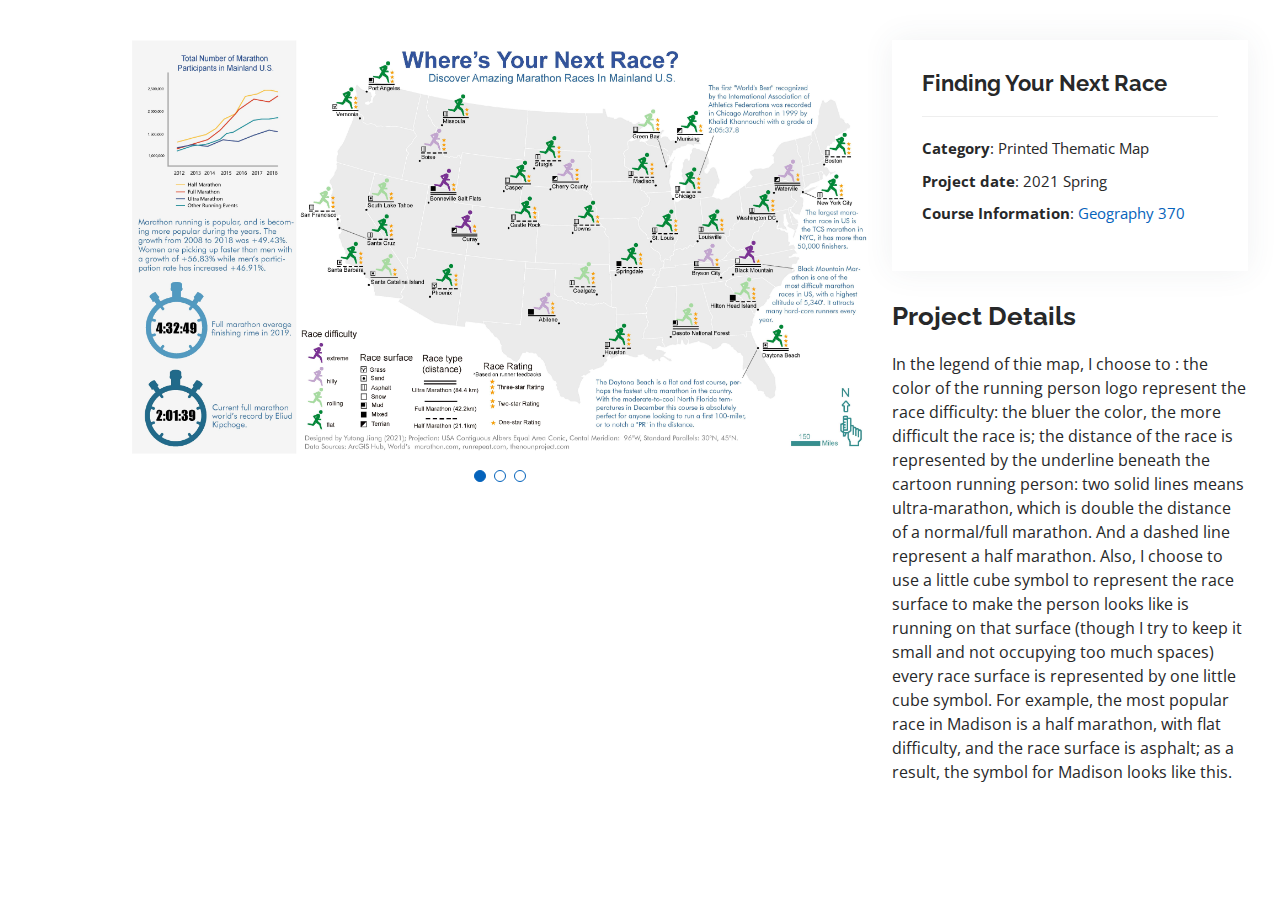
==== portfolio-details-where's-your-next-race copy.html @ 2b8d7bf4 "update portfolio details" ====
<!DOCTYPE html>
<html lang="en">

<head>
  <meta charset="utf-8">
  <meta content="width=device-width, initial-scale=1.0" name="viewport">

  <title>Portfolio Details - Personal Bootstrap Template</title>
  <meta content="" name="description">
  <meta content="" name="keywords">

  <!-- Favicons -->
  <link href="assets/img/favicon.png" rel="icon">
  <link href="assets/img/apple-touch-icon.png" rel="apple-touch-icon">
  

  <!-- Google Fonts -->
  <link
    href="https://fonts.googleapis.com/css?family=Open+Sans:300,300i,400,400i,600,600i,700,700i|Raleway:300,300i,400,400i,500,500i,600,600i,700,700i|Poppins:300,300i,400,400i,500,500i,600,600i,700,700i"
    rel="stylesheet">

  <!-- Vendor CSS Files -->
  <link href="assets/vendor/aos/aos.css" rel="stylesheet">
  <link href="assets/vendor/bootstrap/css/bootstrap.min.css" rel="stylesheet">
  <link href="assets/vendor/bootstrap-icons/bootstrap-icons.css" rel="stylesheet">
  <link href="assets/vendor/boxicons/css/boxicons.min.css" rel="stylesheet">
  <link href="assets/vendor/glightbox/css/glightbox.min.css" rel="stylesheet">
  <link href="assets/vendor/swiper/swiper-bundle.min.css" rel="stylesheet">

  <!-- Template Main CSS File -->
  <link href="assets/css/style.css" rel="stylesheet">

  <!-- =======================================================
  * Template Name: MyResume - v4.7.0
  * Template URL: https://bootstrapmade.com/free-html-bootstrap-template-my-resume/
  * Author: BootstrapMade.com
  * License: https://bootstrapmade.com/license/
  ======================================================== -->
</head>

<body>

  <main id="main">

    <!-- ======= Portfolio Details Section ======= -->
    <section id="portfolio-details" class="portfolio-details">
      <div class="container">

        <div class="row gy-4">

          <div class="col-lg-8">
            <div class="portfolio-details-slider swiper">
              <div class="swiper-wrapper align-items-center">

                <div class="swiper-slide">
                  <img src="assets/img/portfolio/370_final_project.jpg" alt="">
                </div>

                <div class="swiper-slide">
                  <img src="assets/img/portfolio/geog370_legend.png" alt="">
                </div>

                

                <div class="swiper-slide">
                  <img src="assets/img/portfolio/Jiang_Marathon_HM.jpg" alt="">
                </div>

              </div>
              <div class="swiper-pagination"></div>
            </div>
          </div>

          <div class="col-lg-4">
            <div class="portfolio-info">
              <h3>Finding Your Next Race</h3>
              <ul>
                <li><strong>Category</strong>: Printed Thematic Map</li>
                <li><strong>Project date</strong>: 2021 Spring</li>
                <li><strong>Course Information</strong>: <a
                    href="https://geography.wisc.edu/cartography/education/G370/G370SP2021.html">Geography 370</a></li>
              </ul>
            </div>
            <div class="portfolio-description">
              <h2>Project Details</h2>
              <p>
                In the legend of thie map, I choose to : the color of the running person logo represent
                the race difficulty: the bluer the color, the more difficult the race is; the distance of the race is
                represented by the underline beneath the cartoon running person: two solid lines means ultra-marathon,
                which is double the distance of a normal/full marathon. And a dashed line represent a half marathon.
                Also, I choose to use a little cube symbol to represent the race surface to make the person looks like is
                running on that surface (though I try to keep it small and not occupying too much spaces) every race
                surface is represented by one little cube symbol. For example, the most popular race in Madison is a half
                marathon, with flat difficulty, and the race surface is asphalt; as a result, the symbol for Madison looks
                like this.
              </p>
            </div>
          </div>

        </div>

      </div>
    </section><!-- End Portfolio Details Section -->

  </main><!-- End #main -->

  <div id="preloader"></div>
  <a href="#" class="back-to-top d-flex align-items-center justify-content-center"><i
      class="bi bi-arrow-up-short"></i></a>

  <!-- Vendor JS Files -->
  <script src="assets/vendor/purecounter/purecounter.js"></script>
  <script src="assets/vendor/aos/aos.js"></script>
  <script src="assets/vendor/bootstrap/js/bootstrap.bundle.min.js"></script>
  <script src="assets/vendor/glightbox/js/glightbox.min.js"></script>
  <script src="assets/vendor/isotope-layout/isotope.pkgd.min.js"></script>
  <script src="assets/vendor/swiper/swiper-bundle.min.js"></script>
  <script src="assets/vendor/typed.js/typed.min.js"></script>
  <script src="assets/vendor/waypoints/noframework.waypoints.js"></script>
  <script src="assets/vendor/php-email-form/validate.js"></script>

  <!-- Template Main JS File -->
  <script src="assets/js/main.js"></script>

</body>

</html>
---- assets/css/style.css ----
/**
* Template Name: MyResume - v4.7.0
* Template URL: https://bootstrapmade.com/free-html-bootstrap-template-my-resume/
* Author: BootstrapMade.com
* License: https://bootstrapmade.com/license/
*/

/*--------------------------------------------------------------
# General
--------------------------------------------------------------*/
body {
  font-family: "Open Sans", sans-serif;
  color: #272829;
}

a {
  color: #0563bb;
  text-decoration: none;
}

a:hover {
  color: #067ded;
  text-decoration: none;
}

h1, h2, h3, h4, h5, h6 {
  font-family: "Raleway", sans-serif;
}

/*--------------------------------------------------------------
# Back to top button
--------------------------------------------------------------*/
.back-to-top {
  position: fixed;
  visibility: hidden;
  opacity: 0;
  right: 15px;
  bottom: 15px;
  z-index: 996;
  background: #0563bb;
  width: 40px;
  height: 40px;
  border-radius: 50px;
  transition: all 0.4s;
}
.back-to-top i {
  font-size: 28px;
  color: #fff;
  line-height: 0;
}
.back-to-top:hover {
  background: #0678e3;
  color: #fff;
}
.back-to-top.active {
  visibility: visible;
  opacity: 1;
}

/*--------------------------------------------------------------
# Preloader
--------------------------------------------------------------*/
#preloader {
  position: fixed;
  top: 0;
  left: 0;
  right: 0;
  bottom: 0;
  z-index: 9999;
  overflow: hidden;
  background: #fff;
}

#preloader:before {
  content: "";
  position: fixed;
  top: calc(50% - 30px);
  left: calc(50% - 30px);
  border: 6px solid #0563bb;
  border-top-color: #fff;
  border-bottom-color: #fff;
  border-radius: 50%;
  width: 60px;
  height: 60px;
  -webkit-animation: animate-preloader 1s linear infinite;
  animation: animate-preloader 1s linear infinite;
}

@-webkit-keyframes animate-preloader {
  0% {
    transform: rotate(0deg);
  }
  100% {
    transform: rotate(360deg);
  }
}

@keyframes animate-preloader {
  0% {
    transform: rotate(0deg);
  }
  100% {
    transform: rotate(360deg);
  }
}
/*--------------------------------------------------------------
# Disable aos animation delay on mobile devices
--------------------------------------------------------------*/
@media screen and (max-width: 768px) {
  [data-aos-delay] {
    transition-delay: 0 !important;
  }
}
/*--------------------------------------------------------------
# Header
--------------------------------------------------------------*/
#header {
  position: fixed;
  top: 0;
  left: 0;
  bottom: 0;
  z-index: 9997;
  transition: all 0.5s;
  padding: 15px;
  overflow-y: auto;
}
@media (max-width: 992px) {
  #header {
    width: 300px;
    background: #fff;
    border-right: 1px solid #e6e9ec;
    left: -300px;
  }
}

@media (min-width: 992px) {
  #main {
    margin-left: 100px;
  }
}
/*--------------------------------------------------------------
# Navigation Menu
--------------------------------------------------------------*/
/**
* Desktop Navigation 
*/
.nav-menu {
  padding: 0;
  display: block;
}
.nav-menu * {
  margin: 0;
  padding: 0;
  list-style: none;
}
.nav-menu > ul > li {
  position: relative;
  white-space: nowrap;
}
.nav-menu a, .nav-menu a:focus {
  display: flex;
  align-items: center;
  color: #45505b;
  padding: 10px 18px;
  margin-bottom: 8px;
  transition: 0.3s;
  font-size: 15px;
  border-radius: 50px;
  background: #f2f3f5;
  height: 56px;
  width: 100%;
  overflow: hidden;
  transition: 0.3s;
}
.nav-menu a i, .nav-menu a:focus i {
  font-size: 20px;
}
.nav-menu a span, .nav-menu a:focus span {
  padding: 0 5px 0 7px;
  color: #45505b;
}
@media (min-width: 992px) {
  .nav-menu a, .nav-menu a:focus {
    width: 56px;
  }
  .nav-menu a span, .nav-menu a:focus span {
    display: none;
    color: #fff;
  }
}
.nav-menu a:hover, .nav-menu .active, .nav-menu .active:focus, .nav-menu li:hover > a {
  color: #fff;
  background: #0563bb;
}
.nav-menu a:hover span, .nav-menu .active span, .nav-menu .active:focus span, .nav-menu li:hover > a span {
  color: #fff;
}
.nav-menu a:hover, .nav-menu li:hover > a {
  width: 100%;
  color: #fff;
}
.nav-menu a:hover span, .nav-menu li:hover > a span {
  display: block;
}

/**
* Mobile Navigation 
*/
.mobile-nav-toggle {
  position: fixed;
  right: 10px;
  top: 10px;
  z-index: 9998;
  border: 0;
  background: none;
  font-size: 28px;
  transition: all 0.4s;
  outline: none !important;
  line-height: 0;
  cursor: pointer;
  border-radius: 50px;
  padding: 5px;
}
.mobile-nav-toggle i {
  color: #45505b;
}

.mobile-nav-active {
  overflow: hidden;
}
.mobile-nav-active #header {
  left: 0;
}
.mobile-nav-active .mobile-nav-toggle {
  color: #fff;
  background-color: #0563bb;
}

/*--------------------------------------------------------------
# Hero Section
--------------------------------------------------------------*/
#hero {
  width: 100%;
  height: 100vh;
  background: url("../img/hero-bg.jpg") top right no-repeat;
  background-size: cover;
  position: relative;
}
@media (min-width: 992px) {
  #hero {
    padding-left: 160px;
  }
}
#hero:before {
  content: "";
  background: rgba(255, 255, 255, 0.8);
  position: absolute;
  bottom: 0;
  top: 0;
  left: 0;
  right: 0;
}
#hero h1 {
  margin: 0;
  font-size: 64px;
  font-weight: 700;
  line-height: 56px;
  color: #45505b;
}
#hero p {
  color: #45505b;
  margin: 15px 0 0 0;
  font-size: 26px;
  font-family: "Poppins", sans-serif;
}
#hero p span {
  color: #0563bb;
  letter-spacing: 1px;
}
#hero .social-links {
  margin-top: 30px;
}
#hero .social-links a {
  font-size: 24px;
  display: inline-block;
  color: #45505b;
  line-height: 1;
  margin-right: 20px;
  transition: 0.3s;
}
#hero .social-links a:hover {
  color: #0563bb;
}
@media (max-width: 992px) {
  #hero {
    text-align: center;
  }
  #hero h1 {
    font-size: 32px;
    line-height: 36px;
  }
  #hero p {
    margin-top: 10px;
    font-size: 20px;
    line-height: 24px;
  }
}

/*--------------------------------------------------------------
# Sections General
--------------------------------------------------------------*/
section {
  padding: 60px 0;
  overflow: hidden;
}

.section-title {
  text-align: center;
  padding-bottom: 30px;
}
.section-title h2 {
  font-size: 32px;
  font-weight: bold;
  text-transform: uppercase;
  margin-bottom: 20px;
  padding-bottom: 20px;
  position: relative;
  color: #45505b;
}
.section-title h2::before {
  content: "";
  position: absolute;
  display: block;
  width: 120px;
  height: 1px;
  background: #ddd;
  bottom: 1px;
  left: calc(50% - 60px);
}
.section-title h2::after {
  content: "";
  position: absolute;
  display: block;
  width: 40px;
  height: 3px;
  background: #0563bb;
  bottom: 0;
  left: calc(50% - 20px);
}
.section-title p {
  margin-bottom: 0;
}

/*--------------------------------------------------------------
# About
--------------------------------------------------------------*/
.about .content h3 {
  font-weight: 700;
  font-size: 26px;
  color: #728394;
}
.about .content ul {
  list-style: none;
  padding: 0;
}
.about .content ul li {
  margin-bottom: 20px;
  display: flex;
  align-items: center;
}
.about .content ul strong {
  margin-right: 10px;
}
.about .content ul i {
  font-size: 16px;
  margin-right: 5px;
  color: #0563bb;
  line-height: 0;
}
.about .content p:last-child {
  margin-bottom: 0;
}

/*--------------------------------------------------------------
# Facts
--------------------------------------------------------------*/
.facts .count-box {
  padding: 30px 30px 25px 30px;
  margin-top: 30px;
  width: 100%;
  position: relative;
  text-align: center;
  background: #fff;
}
.facts .count-box i {
  position: absolute;
  top: -25px;
  left: 50%;
  transform: translateX(-50%);
  font-size: 24px;
  background: #0563bb;
  color: #fff;
  border-radius: 50px;
  display: inline-flex;
  align-items: center;
  justify-content: center;
  width: 48px;
  height: 48px;
}
.facts .count-box span {
  font-size: 36px;
  display: block;
  font-weight: 600;
  color: #011426;
}
.facts .count-box p {
  padding: 0;
  margin: 0;
  font-family: "Raleway", sans-serif;
  font-size: 14px;
}

/*--------------------------------------------------------------
# Akills
--------------------------------------------------------------*/
.skills .progress {
  height: 60px;
  display: block;
  background: none;
  border-radius: 0;
}
.skills .progress .skill {
  padding: 10px 0;
  margin: 0;
  text-transform: uppercase;
  display: block;
  font-weight: 600;
  font-family: "Poppins", sans-serif;
  color: #45505b;
}
.skills .progress .skill .val {
  float: right;
  font-style: normal;
}
.skills .progress-bar-wrap {
  background: #f2f3f5;
}
.skills .progress-bar {
  width: 1px;
  height: 10px;
  transition: 0.9s;
  background-color: #0563bb;
}

/*--------------------------------------------------------------
# Resume
--------------------------------------------------------------*/
.resume .resume-title {
  font-size: 26px;
  font-weight: 700;
  margin-top: 20px;
  margin-bottom: 20px;
  color: #45505b;
}
.resume .resume-item {
  padding: 0 0 20px 20px;
  margin-top: -2px;
  border-left: 2px solid #0563bb;
  position: relative;
}
.resume .resume-item h4 {
  line-height: 18px;
  font-size: 18px;
  font-weight: 600;
  text-transform: uppercase;
  font-family: "Poppins", sans-serif;
  color: #0563bb;
  margin-bottom: 10px;
}
.resume .resume-item h5 {
  font-size: 16px;
  background: #f7f8f9;
  padding: 5px 15px;
  display: inline-block;
  font-weight: 600;
  margin-bottom: 10px;
}
.resume .resume-item ul {
  padding-left: 20px;
}
.resume .resume-item ul li {
  padding-bottom: 10px;
}
.resume .resume-item:last-child {
  padding-bottom: 0;
}
.resume .resume-item::before {
  content: "";
  position: absolute;
  width: 16px;
  height: 16px;
  border-radius: 50px;
  left: -9px;
  top: 0;
  background: #fff;
  border: 2px solid #0563bb;
}

/*--------------------------------------------------------------
# Portfolio
--------------------------------------------------------------*/
.portfolio .portfolio-item {
  margin-bottom: 30px;
}
.portfolio #portfolio-flters {
  padding: 0;
  margin: 0 auto 25px auto;
  list-style: none;
  text-align: center;
  background: #fff;
  border-radius: 50px;
  padding: 2px 15px;
}
.portfolio #portfolio-flters li {
  cursor: pointer;
  display: inline-block;
  padding: 10px 15px;
  font-size: 14px;
  font-weight: 600;
  line-height: 1;
  text-transform: uppercase;
  color: #272829;
  margin-bottom: 5px;
  transition: all 0.3s ease-in-out;
}
.portfolio #portfolio-flters li:hover, .portfolio #portfolio-flters li.filter-active {
  color: #0563bb;
}
.portfolio #portfolio-flters li:last-child {
  margin-right: 0;
}
.portfolio .portfolio-wrap {
  transition: 0.3s;
  position: relative;
  overflow: hidden;
  z-index: 1;
  background: rgba(69, 80, 91, 0.8);
}
.portfolio .portfolio-wrap::before {
  content: "";
  background: rgba(255, 255, 255, 0.7);
  position: absolute;
  left: 30px;
  right: 30px;
  top: 30px;
  bottom: 30px;
  transition: all ease-in-out 0.3s;
  z-index: 2;
  opacity: 0;
}
.portfolio .portfolio-wrap .portfolio-info {
  opacity: 0;
  position: absolute;
  top: 0;
  left: 0;
  right: 0;
  bottom: 0;
  text-align: center;
  z-index: 3;
  transition: all ease-in-out 0.3s;
  display: flex;
  flex-direction: column;
  justify-content: center;
  align-items: center;
}
.portfolio .portfolio-wrap .portfolio-info::before {
  display: block;
  content: "";
  width: 48px;
  height: 48px;
  position: absolute;
  top: 35px;
  left: 35px;
  border-top: 3px solid #d7dce1;
  border-left: 3px solid #d7dce1;
  transition: all 0.5s ease 0s;
  z-index: 9994;
}
.portfolio .portfolio-wrap .portfolio-info::after {
  display: block;
  content: "";
  width: 48px;
  height: 48px;
  position: absolute;
  bottom: 35px;
  right: 35px;
  border-bottom: 3px solid #d7dce1;
  border-right: 3px solid #d7dce1;
  transition: all 0.5s ease 0s;
  z-index: 9994;
}
.portfolio .portfolio-wrap .portfolio-info h4 {
  font-size: 20px;
  color: #45505b;
  font-weight: 600;
}
.portfolio .portfolio-wrap .portfolio-info p {
  color: #45505b;
  font-size: 14px;
  padding: 0;
  margin: 0;
}
.portfolio .portfolio-wrap .portfolio-links {
  text-align: center;
  z-index: 4;
}
.portfolio .portfolio-wrap .portfolio-links a {
  color: #45505b;
  margin: 0 2px;
  font-size: 28px;
  display: inline-block;
  transition: 0.3s;
}
.portfolio .portfolio-wrap .portfolio-links a:hover {
  color: #148af9;
}
.portfolio .portfolio-wrap:hover::before {
  top: 0;
  left: 0;
  right: 0;
  bottom: 0;
  opacity: 1;
}
.portfolio .portfolio-wrap:hover .portfolio-info {
  opacity: 1;
}
.portfolio .portfolio-wrap:hover .portfolio-info::before {
  top: 15px;
  left: 15px;
}
.portfolio .portfolio-wrap:hover .portfolio-info::after {
  bottom: 15px;
  right: 15px;
}

/*--------------------------------------------------------------
# Portfolio Details
--------------------------------------------------------------*/
.portfolio-details {
  padding-top: 40px;
}
.portfolio-details .portfolio-details-slider img {
  width: 100%;
}
.portfolio-details .portfolio-details-slider .swiper-pagination {
  margin-top: 20px;
  position: relative;
}
.portfolio-details .portfolio-details-slider .swiper-pagination .swiper-pagination-bullet {
  width: 12px;
  height: 12px;
  background-color: #fff;
  opacity: 1;
  border: 1px solid #0563bb;
}
.portfolio-details .portfolio-details-slider .swiper-pagination .swiper-pagination-bullet-active {
  background-color: #0563bb;
}
.portfolio-details .portfolio-info {
  padding: 30px;
  box-shadow: 0px 0 30px rgba(69, 80, 91, 0.08);
}
.portfolio-details .portfolio-info h3 {
  font-size: 22px;
  font-weight: 700;
  margin-bottom: 20px;
  padding-bottom: 20px;
  border-bottom: 1px solid #eee;
}
.portfolio-details .portfolio-info ul {
  list-style: none;
  padding: 0;
  font-size: 15px;
}
.portfolio-details .portfolio-info ul li + li {
  margin-top: 10px;
}
.portfolio-details .portfolio-description {
  padding-top: 30px;
}
.portfolio-details .portfolio-description h2 {
  font-size: 26px;
  font-weight: 700;
  margin-bottom: 20px;
}
.portfolio-details .portfolio-description p {
  padding: 0;
}

/*--------------------------------------------------------------
# Services
--------------------------------------------------------------*/
.services .icon-box {
  text-align: center;
  padding: 70px 20px 80px 20px;
  transition: all ease-in-out 0.3s;
  background: #fff;
  box-shadow: 0px 5px 90px 0px rgba(110, 123, 131, 0.05);
}
.services .icon-box .icon {
  margin: 0 auto;
  width: 100px;
  height: 100px;
  display: flex;
  align-items: center;
  justify-content: center;
  transition: ease-in-out 0.3s;
  position: relative;
}
.services .icon-box .icon i {
  font-size: 36px;
  transition: 0.5s;
  position: relative;
}
.services .icon-box .icon svg {
  position: absolute;
  top: 0;
  left: 0;
}
.services .icon-box .icon svg path {
  transition: 0.5s;
  fill: #f5f5f5;
}
.services .icon-box h4 {
  font-weight: 600;
  margin: 10px 0 15px 0;
  font-size: 22px;
}
.services .icon-box h4 a {
  color: #45505b;
  transition: ease-in-out 0.3s;
}
.services .icon-box p {
  line-height: 24px;
  font-size: 14px;
  margin-bottom: 0;
}
.services .icon-box:hover {
  border-color: #fff;
  box-shadow: 0px 0 35px 0 rgba(0, 0, 0, 0.08);
}
.services .iconbox-blue i {
  color: #47aeff;
}
.services .iconbox-blue:hover .icon i {
  color: #fff;
}
.services .iconbox-blue:hover .icon path {
  fill: #47aeff;
}
.services .iconbox-orange i {
  color: #ffa76e;
}
.services .iconbox-orange:hover .icon i {
  color: #fff;
}
.services .iconbox-orange:hover .icon path {
  fill: #ffa76e;
}
.services .iconbox-pink i {
  color: #e80368;
}
.services .iconbox-pink:hover .icon i {
  color: #fff;
}
.services .iconbox-pink:hover .icon path {
  fill: #e80368;
}
.services .iconbox-yellow i {
  color: #ffbb2c;
}
.services .iconbox-yellow:hover .icon i {
  color: #fff;
}
.services .iconbox-yellow:hover .icon path {
  fill: #ffbb2c;
}
.services .iconbox-red i {
  color: #ff5828;
}
.services .iconbox-red:hover .icon i {
  color: #fff;
}
.services .iconbox-red:hover .icon path {
  fill: #ff5828;
}
.services .iconbox-teal i {
  color: #11dbcf;
}
.services .iconbox-teal:hover .icon i {
  color: #fff;
}
.services .iconbox-teal:hover .icon path {
  fill: #11dbcf;
}

/*--------------------------------------------------------------
# Testimonials
--------------------------------------------------------------*/
.testimonials .section-header {
  margin-bottom: 40px;
}
.testimonials .testimonials-carousel, .testimonials .testimonials-slider {
  overflow: hidden;
}
.testimonials .testimonial-item {
  text-align: center;
}
.testimonials .testimonial-item .testimonial-img {
  width: 120px;
  border-radius: 50%;
  border: 4px solid #fff;
  margin: 0 auto;
}
.testimonials .testimonial-item h3 {
  font-size: 20px;
  font-weight: bold;
  margin: 10px 0 5px 0;
  color: #111;
}
.testimonials .testimonial-item h4 {
  font-size: 14px;
  color: #999;
  margin: 0 0 15px 0;
}
.testimonials .testimonial-item .quote-icon-left, .testimonials .testimonial-item .quote-icon-right {
  color: #90c8fc;
  font-size: 26px;
}
.testimonials .testimonial-item .quote-icon-left {
  display: inline-block;
  left: -5px;
  position: relative;
}
.testimonials .testimonial-item .quote-icon-right {
  display: inline-block;
  right: -5px;
  position: relative;
  top: 10px;
}
.testimonials .testimonial-item p {
  font-style: italic;
  margin: 0 auto 15px auto;
}
.testimonials .swiper-pagination {
  margin-top: 20px;
  position: relative;
}
.testimonials .swiper-pagination .swiper-pagination-bullet {
  width: 12px;
  height: 12px;
  background-color: #fff;
  opacity: 1;
  border: 1px solid #0563bb;
}
.testimonials .swiper-pagination .swiper-pagination-bullet-active {
  background-color: #0563bb;
}
@media (min-width: 992px) {
  .testimonials .testimonial-item p {
    width: 80%;
  }
}

/*--------------------------------------------------------------
# Contact
--------------------------------------------------------------*/
.contact .info {
  width: 100%;
  background: #fff;
}
.contact .info i {
  font-size: 20px;
  color: #0563bb;
  float: left;
  width: 44px;
  height: 44px;
  background: #eef7ff;
  display: flex;
  justify-content: center;
  align-items: center;
  border-radius: 50px;
  transition: all 0.3s ease-in-out;
}
.contact .info h4 {
  padding: 0 0 0 60px;
  font-size: 22px;
  font-weight: 600;
  margin-bottom: 5px;
  color: #45505b;
}
.contact .info p {
  padding: 0 0 0 60px;
  margin-bottom: 0;
  font-size: 14px;
  color: #728394;
}
.contact .info .email, .contact .info .phone {
  margin-top: 40px;
}
.contact .info .email:hover i, .contact .info .address:hover i, .contact .info .phone:hover i {
  background: #0563bb;
  color: #fff;
}
.contact .php-email-form {
  width: 100%;
  background: #fff;
}
.contact .php-email-form .form-group {
  padding-bottom: 8px;
}
.contact .php-email-form .error-message {
  display: none;
  color: #fff;
  background: #ed3c0d;
  text-align: left;
  padding: 15px;
  font-weight: 600;
}
.contact .php-email-form .error-message br + br {
  margin-top: 25px;
}
.contact .php-email-form .sent-message {
  display: none;
  color: #fff;
  background: #18d26e;
  text-align: center;
  padding: 15px;
  font-weight: 600;
}
.contact .php-email-form .loading {
  display: none;
  background: #fff;
  text-align: center;
  padding: 15px;
}
.contact .php-email-form .loading:before {
  content: "";
  display: inline-block;
  border-radius: 50%;
  width: 24px;
  height: 24px;
  margin: 0 10px -6px 0;
  border: 3px solid #18d26e;
  border-top-color: #eee;
  -webkit-animation: animate-loading 1s linear infinite;
  animation: animate-loading 1s linear infinite;
}
.contact .php-email-form input, .contact .php-email-form textarea {
  border-radius: 4px;
  box-shadow: none;
  font-size: 14px;
}
.contact .php-email-form input {
  height: 44px;
}
.contact .php-email-form textarea {
  padding: 10px 12px;
}
.contact .php-email-form button[type=submit] {
  background: #0563bb;
  border: 0;
  padding: 10px 35px;
  color: #fff;
  transition: 0.4s;
  border-radius: 50px;
}
.contact .php-email-form button[type=submit]:hover {
  background: #0678e3;
}
@-webkit-keyframes animate-loading {
  0% {
    transform: rotate(0deg);
  }
  100% {
    transform: rotate(360deg);
  }
}
@keyframes animate-loading {
  0% {
    transform: rotate(0deg);
  }
  100% {
    transform: rotate(360deg);
  }
}

/*--------------------------------------------------------------
# Footer
--------------------------------------------------------------*/
#footer {
  background: #f7f8f9;
  color: #45505b;
  font-size: 14px;
  text-align: center;
  padding: 30px 0;
}
#footer h3 {
  font-size: 36px;
  font-weight: 700;
  position: relative;
  font-family: "Poppins", sans-serif;
  padding: 0;
  margin: 0 0 15px 0;
}
#footer p {
  font-size: 15;
  font-style: italic;
  padding: 0;
  margin: 0 0 40px 0;
}
#footer .social-links {
  margin: 0 0 40px 0;
}
#footer .social-links a {
  font-size: 18px;
  display: inline-block;
  background: #0563bb;
  color: #fff;
  line-height: 1;
  padding: 8px 0;
  margin-right: 4px;
  border-radius: 50%;
  text-align: center;
  width: 36px;
  height: 36px;
  transition: 0.3s;
}
#footer .social-links a:hover {
  background: #0678e3;
  color: #fff;
  text-decoration: none;
}
#footer .copyright {
  margin: 0 0 5px 0;
}
#footer .credits {
  font-size: 13px;
}
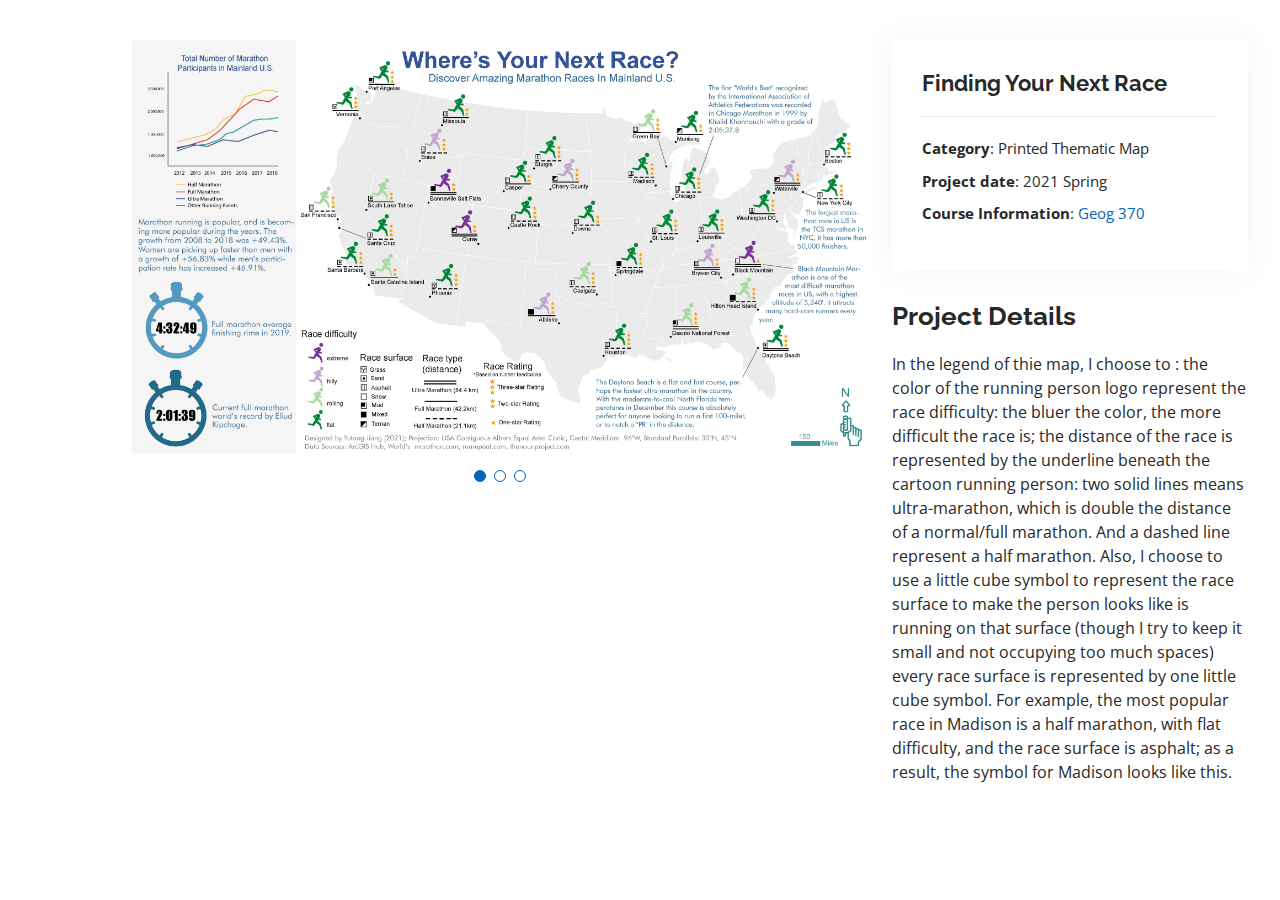
==== commit 09622804: "update portfolio details" ====
--- a/portfolio-details-where's-your-next-race copy.html
+++ b/portfolio-details-where's-your-next-race copy.html
@@ -12,7 +12,7 @@
   <!-- Favicons -->
   <link href="assets/img/favicon.png" rel="icon">
   <link href="assets/img/apple-touch-icon.png" rel="apple-touch-icon">
-  
+
 
   <!-- Google Fonts -->
   <link
@@ -60,7 +60,7 @@
                   <img src="assets/img/portfolio/geog370_legend.png" alt="">
                 </div>
 
-                
+
 
                 <div class="swiper-slide">
                   <img src="assets/img/portfolio/Jiang_Marathon_HM.jpg" alt="">
@@ -77,8 +77,9 @@
               <ul>
                 <li><strong>Category</strong>: Printed Thematic Map</li>
                 <li><strong>Project date</strong>: 2021 Spring</li>
-                <li><strong>Course Information</strong>: <a
-                    href="https://geography.wisc.edu/cartography/education/G370/G370SP2021.html">Geography 370</a></li>
+                <li><strong>Course Information</strong>:
+                  <a href="https://geography.wisc.edu/cartography/education/G370/G370SP2021.html" target="_blank">Geog
+                    370</a>
               </ul>
             </div>
             <div class="portfolio-description">
@@ -88,10 +89,13 @@
                 the race difficulty: the bluer the color, the more difficult the race is; the distance of the race is
                 represented by the underline beneath the cartoon running person: two solid lines means ultra-marathon,
                 which is double the distance of a normal/full marathon. And a dashed line represent a half marathon.
-                Also, I choose to use a little cube symbol to represent the race surface to make the person looks like is
+                Also, I choose to use a little cube symbol to represent the race surface to make the person looks like
+                is
                 running on that surface (though I try to keep it small and not occupying too much spaces) every race
-                surface is represented by one little cube symbol. For example, the most popular race in Madison is a half
-                marathon, with flat difficulty, and the race surface is asphalt; as a result, the symbol for Madison looks
+                surface is represented by one little cube symbol. For example, the most popular race in Madison is a
+                half
+                marathon, with flat difficulty, and the race surface is asphalt; as a result, the symbol for Madison
+                looks
                 like this.
               </p>
             </div>
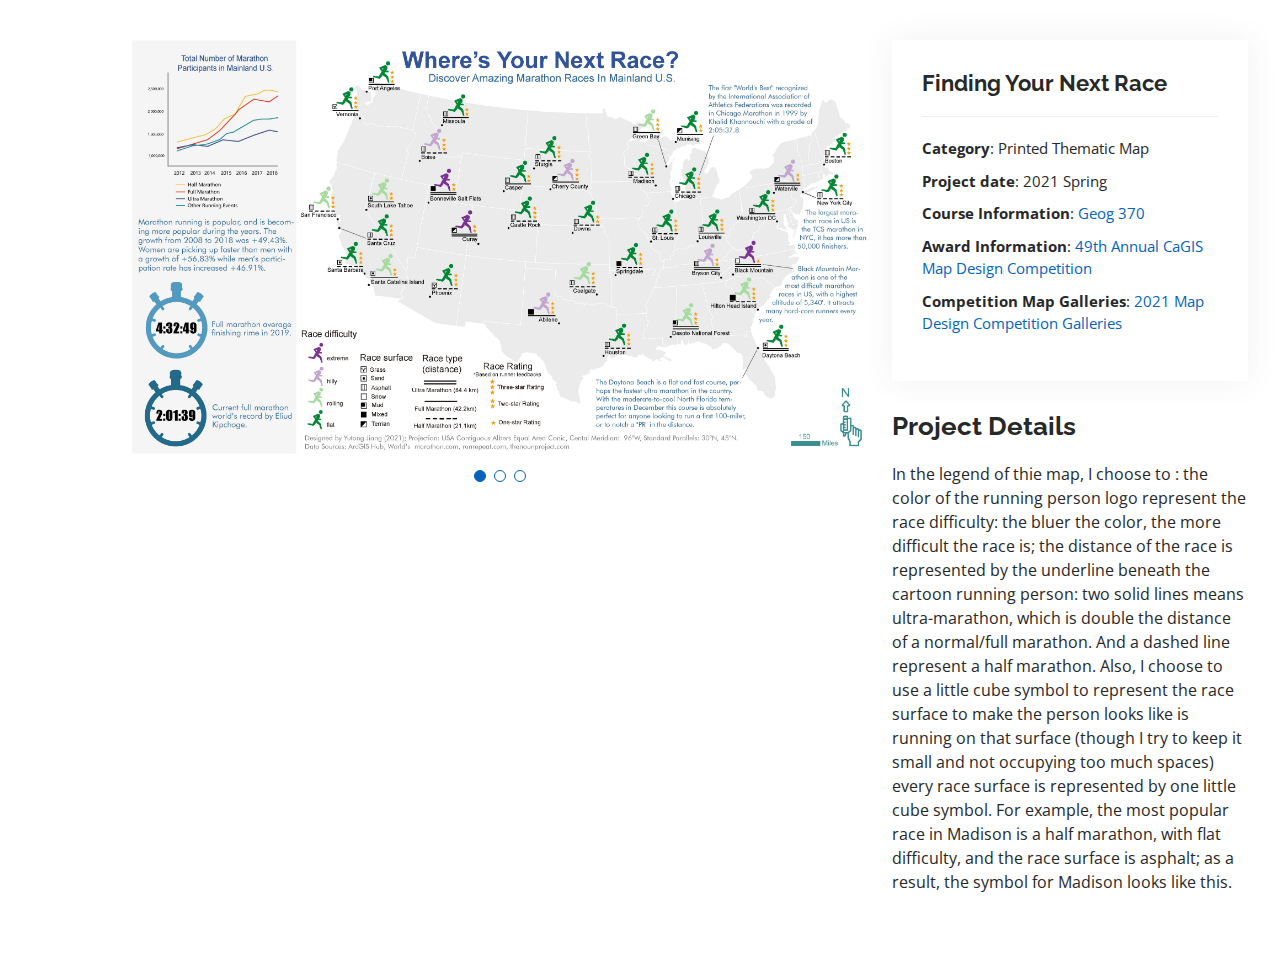
==== commit ee6bed1c: "update information about map design competition" ====
--- a/portfolio-details-where's-your-next-race copy.html
+++ b/portfolio-details-where's-your-next-race copy.html
@@ -80,6 +80,10 @@
                 <li><strong>Course Information</strong>:
                   <a href="https://geography.wisc.edu/cartography/education/G370/G370SP2021.html" target="_blank">Geog
                     370</a>
+                    <li><strong>Award Information</strong>:
+                      <a href="https://cartogis.org/awards/map-competition/" target="_blank">49th Annual CaGIS Map Design Competition</a>
+                <li><strong>Competition Map Galleries</strong>:
+                  <a href="https://cartogis.org/awards/map-competition/gallery/#2021" target="_blank">2021 Map Design Competition Galleries</a>
               </ul>
             </div>
             <div class="portfolio-description">
